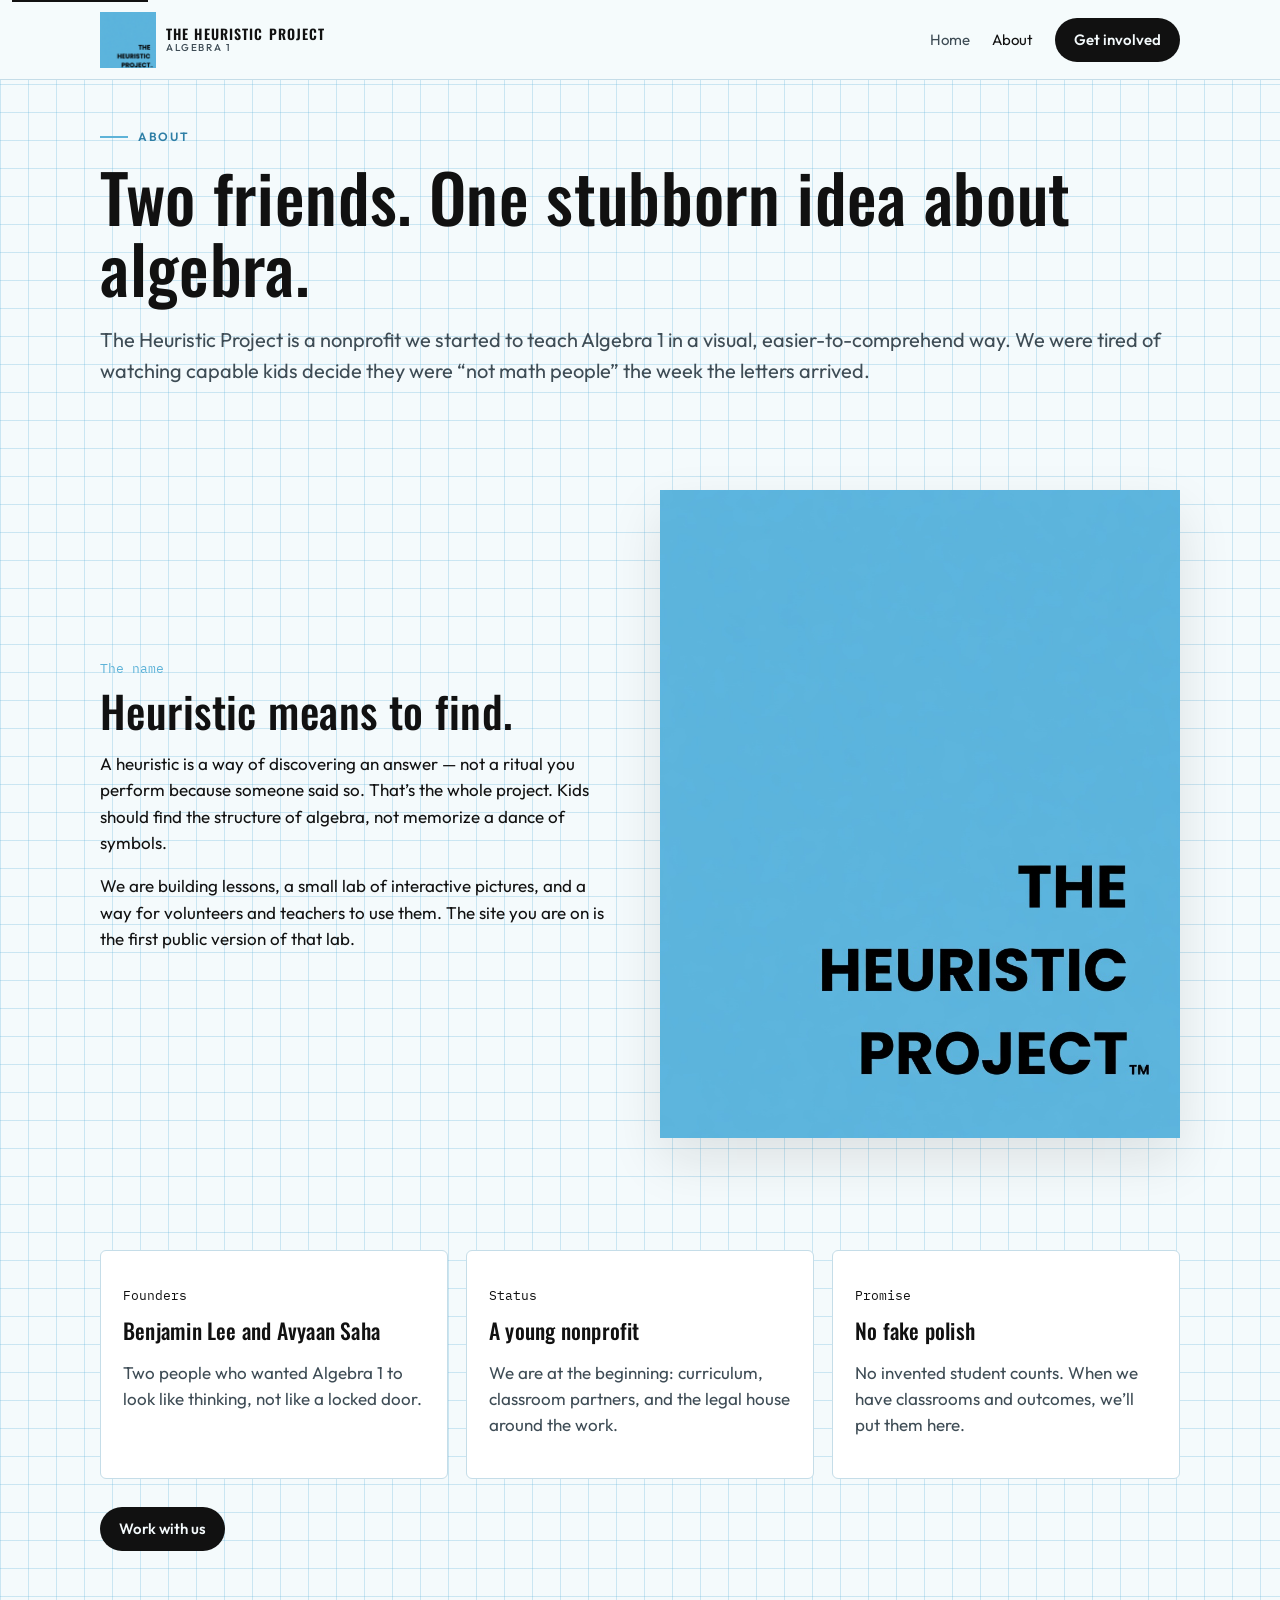
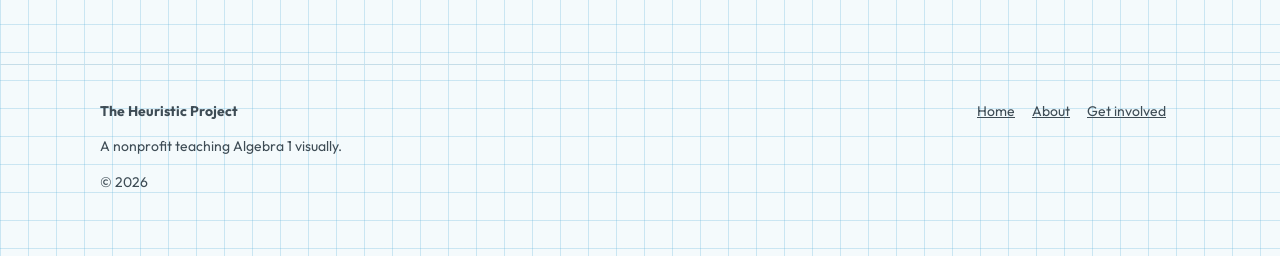
==== about.html @ 97701b6c "Publish the Heuristic Project site. Static Algebra 1 site for the VantaWulf GitHub account." ====
<!DOCTYPE html>
<html lang="en">
  <head>
    <meta charset="utf-8" />
    <meta name="viewport" content="width=device-width, initial-scale=1, viewport-fit=cover" />
    <meta name="theme-color" content="#5eb3d8" />
    <title>About · The Heuristic Project</title>
    <meta name="description" content="The Heuristic Project is a nonprofit started by Benjamin Lee and Avyaan Saha to teach Algebra 1 visually." />
    <link rel="icon" href="assets/favicon.svg" type="image/svg+xml" />
    <link rel="preconnect" href="https://fonts.googleapis.com" />
    <link rel="preconnect" href="https://fonts.gstatic.com" crossorigin />
    <link
      href="https://fonts.googleapis.com/css2?family=IBM+Plex+Mono:wght@400;500&family=Oswald:wght@500;600;700&family=Outfit:wght@400;500;560&display=swap"
      rel="stylesheet"
    />
    <link rel="stylesheet" href="styles.css" />
  </head>
  <body>
    <a class="skip-link" href="#main">Skip to content</a>
    <header class="topbar">
      <div class="wrap">
        <a class="brand" href="index.html">
          <img class="brand-logo" src="assets/logo.jpg" alt="" width="56" height="56" />
          <span class="brand-name"><strong>The Heuristic Project</strong><small>Algebra 1</small></span>
        </a>
        <button class="nav-toggle" type="button" aria-expanded="false" aria-controls="site-nav" aria-label="Menu">
          <svg width="18" height="12" viewBox="0 0 18 12" fill="none" aria-hidden="true">
            <path d="M1 1h16M1 6h16M1 11h16" stroke="#1a211c" stroke-width="1.6" stroke-linecap="round" />
          </svg>
        </button>
        <nav class="nav" id="site-nav">
          <a href="index.html">Home</a>
          <a href="about.html" aria-current="page">About</a>
          <a class="btn primary" href="join.html">Get involved</a>
        </nav>
      </div>
    </header>

    <main id="main">
      <section class="page-hero">
        <div class="wrap">
          <p class="eyebrow">About</p>
          <h1>Two friends. One stubborn idea about algebra.</h1>
          <p class="lede">
            The Heuristic Project is a nonprofit we started to teach Algebra 1 in a visual,
            easier-to-comprehend way. We were tired of watching capable kids decide they were
            “not math people” the week the letters arrived.
          </p>
        </div>
      </section>

      <section class="section">
        <div class="wrap split">
          <div>
            <p class="kicker">The name</p>
            <h2>Heuristic means to find.</h2>
            <p>
              A heuristic is a way of discovering an answer — not a ritual you perform
              because someone said so. That’s the whole project. Kids should find the
              structure of algebra, not memorize a dance of symbols.
            </p>
            <p>
              We are building lessons, a small lab of interactive pictures, and a way for
              volunteers and teachers to use them. The site you are on is the first public
              version of that lab.
            </p>
          </div>
          <img class="photo" src="assets/logo.jpg" alt="The Heuristic Project logo, a powder-blue square with the name stacked in black." />
        </div>
      </section>

      <section class="section tight">
        <div class="wrap">
          <div class="cards">
            <article class="card">
              <p class="num">Founders</p>
              <h3>Benjamin Lee and Avyaan Saha</h3>
              <p>Two people who wanted Algebra 1 to look like thinking, not like a locked door.</p>
            </article>
            <article class="card">
              <p class="num">Status</p>
              <h3>A young nonprofit</h3>
              <p>We are at the beginning: curriculum, classroom partners, and the legal house around the work.</p>
            </article>
            <article class="card">
              <p class="num">Promise</p>
              <h3>No fake polish</h3>
              <p>No invented student counts. When we have classrooms and outcomes, we’ll put them here.</p>
            </article>
          </div>
          <p style="margin-top: 28px">
            <a class="btn primary" href="join.html">Work with us</a>
          </p>
        </div>
      </section>
    </main>

    <footer>
      <div class="wrap foot">
        <div>
          <strong>The Heuristic Project</strong>
          <p>A nonprofit teaching Algebra 1 visually.</p>
          <p>© <span id="year">2026</span></p>
        </div>
        <div>
          <a href="index.html">Home</a>
          <a href="about.html">About</a>
          <a href="join.html">Get involved</a>
        </div>
      </div>
    </footer>
    <script src="app.js"></script>
  </body>
</html>
---- styles.css ----
:root {
  --paper: #f4fafc;
  --paper-2: #dceef6;
  --ink: #111111;
  --ink-soft: #3e4c55;
  --sage: #2f7fa6;
  --sage-2: #24688a;
  --saffron: #5eb3d8;
  --vermillion: #111111;
  --blue: #5eb3d8;
  --line: rgba(94, 179, 216, 0.28);
  --rule: #c5dde8;
  --shadow: 0 22px 50px rgba(17, 17, 17, 0.1);
  --radius: 6px;
  --max: 1120px;
  --nav-h: 80px;
}

*,
*::before,
*::after {
  box-sizing: border-box;
}

html {
  scroll-behavior: smooth;
}

html,
body {
  overflow-x: hidden;
  max-width: 100%;
}

body {
  margin: 0;
  color: var(--ink);
  font-family: Outfit, "Helvetica Neue", sans-serif;
  font-size: 17px;
  line-height: 1.55;
  background-color: var(--paper);
  background-image:
    linear-gradient(var(--line) 1px, transparent 1px),
    linear-gradient(90deg, var(--line) 1px, transparent 1px);
  background-size: 28px 28px;
}

img {
  max-width: 100%;
  display: block;
}

a {
  color: var(--sage);
}

.skip-link {
  position: absolute;
  left: 12px;
  top: -40px;
  background: var(--ink);
  color: var(--paper);
  padding: 8px 12px;
  z-index: 100;
}

.skip-link:focus {
  top: 12px;
}

.wrap {
  width: 100%;
  max-width: var(--max);
  padding-inline: 20px;
  margin-inline: auto;
}

.topbar {
  position: sticky;
  top: 0;
  z-index: 40;
  height: var(--nav-h);
  display: flex;
  align-items: center;
  background: color-mix(in srgb, var(--paper) 88%, white);
  backdrop-filter: blur(14px);
  border-bottom: 1px solid var(--rule);
}

.topbar .wrap {
  display: flex;
  align-items: center;
  justify-content: space-between;
  gap: 16px;
  width: 100%;
  max-width: var(--max);
}

.brand {
  display: flex;
  align-items: center;
  gap: 10px;
  text-decoration: none;
  color: var(--ink);
  font-weight: 560;
  letter-spacing: -0.02em;
}

.brand-logo {
  width: 56px;
  height: 56px;
  border-radius: 0;
  box-shadow: none;
  object-fit: cover;
  background: var(--blue);
}

.brand-name {
  display: flex;
  flex-direction: column;
  line-height: 1.15;
}

.brand-name strong {
  font-family: Oswald, "Arial Narrow", sans-serif;
  font-weight: 600;
  letter-spacing: 0.08em;
  text-transform: uppercase;
  font-size: 14px;
}

.brand-name small {
  font-size: 10px;
  font-weight: 500;
  letter-spacing: 0.16em;
  text-transform: uppercase;
  color: var(--ink-soft);
}

.nav {
  display: flex;
  align-items: center;
  gap: 22px;
}

.nav a {
  text-decoration: none;
  color: var(--ink-soft);
  font-size: 15px;
}

.nav a[aria-current="page"],
.nav a:hover {
  color: var(--ink);
}

.nav a.btn.primary,
.nav a.btn.primary:hover,
.nav a.btn.primary[aria-current="page"] {
  color: var(--paper);
  background: var(--ink);
}

.nav-toggle {
  display: none;
  width: 44px;
  height: 44px;
  border: 1px solid var(--rule);
  background: var(--paper);
  border-radius: 10px;
}

.btn {
  display: inline-flex;
  align-items: center;
  justify-content: center;
  gap: 8px;
  min-height: 44px;
  padding: 0 18px;
  border-radius: 999px;
  border: 1px solid transparent;
  text-decoration: none;
  font: inherit;
  font-size: 15px;
  font-weight: 560;
  cursor: pointer;
}

.btn.primary {
  background: var(--ink);
  color: var(--paper);
}

.btn.primary:hover {
  background: #000;
}

.btn.ghost {
  background: transparent;
  color: var(--ink);
  border-color: var(--rule);
}

.btn.saffron,
.btn.accent {
  background: var(--blue);
  color: var(--ink);
}

.eyebrow {
  display: flex;
  align-items: center;
  gap: 10px;
  font-size: 12px;
  font-weight: 600;
  letter-spacing: 0.14em;
  text-transform: uppercase;
  color: var(--sage);
  margin: 0 0 14px;
  max-width: 40rem;
}

.eyebrow::before {
  content: "";
  width: 28px;
  height: 2px;
  background: var(--saffron);
}

h1,
h2,
h3,
.display {
  font-family: Oswald, "Arial Narrow", sans-serif;
  font-weight: 500;
  letter-spacing: 0.01em;
  line-height: 1.08;
  margin: 0;
  overflow-wrap: break-word;
}

h1 {
  font-size: clamp(2.35rem, 5.2vw, 4.4rem);
}

h2 {
  font-size: clamp(1.8rem, 3.4vw, 2.8rem);
}

h3 {
  font-size: 1.35rem;
}

.lede {
  font-size: clamp(1.05rem, 1.6vw, 1.25rem);
  color: var(--ink-soft);
  max-width: 42rem;
}

h1, h2, h3, p, .lede, .hero-note, .caption {
  max-width: 100%;
  overflow-wrap: break-word;
}

.hero {
  padding: 56px 0 24px;
  background: color-mix(in srgb, var(--blue) 16%, var(--paper));
}

.hero-grid {
  display: grid;
  grid-template-columns: 1.05fr 0.95fr;
  gap: 48px;
  align-items: center;
}

.hero h1 em {
  font-style: normal;
  color: var(--sage);
}

.hero-actions {
  display: flex;
  flex-wrap: wrap;
  gap: 12px;
  margin-top: 28px;
}

.hero-grid > * {
  min-width: 0;
}

.hero-note {
  margin-top: 18px;
  font-size: 14px;
  color: var(--ink-soft);
}

.hero-frame {
  position: relative;
}

.hero-frame img {
  width: 100%;
  max-width: 420px;
  margin-left: auto;
  border-radius: 0;
  box-shadow: var(--shadow);
  aspect-ratio: 1 / 1;
  object-fit: cover;
  background: var(--blue);
}

.hero-chip {
  position: absolute;
  left: 16px;
  bottom: 16px;
  background: color-mix(in srgb, var(--paper) 92%, white);
  border: 1px solid var(--rule);
  border-radius: 14px;
  padding: 10px 12px;
  font-family: "IBM Plex Mono", ui-monospace, monospace;
  font-size: 13px;
}

.stats {
  display: grid;
  grid-template-columns: repeat(3, 1fr);
  gap: 1px;
  background: var(--rule);
  border: 1px solid var(--rule);
  border-radius: var(--radius);
  overflow: hidden;
  margin: 48px 0 8px;
}

.stat {
  background: var(--paper);
  padding: 22px 24px;
}

.stat b {
  display: block;
  font-family: Oswald, "Arial Narrow", sans-serif;
  font-size: 1.7rem;
  font-weight: 500;
}

.stat span {
  color: var(--ink-soft);
  font-size: 14px;
}

.section {
  padding: 72px 0;
}

.section.tight {
  padding: 40px 0 72px;
}

.section-head {
  display: grid;
  grid-template-columns: 1fr 1fr;
  gap: 24px;
  margin-bottom: 36px;
  align-items: end;
}

.kicker {
  font-family: "IBM Plex Mono", ui-monospace, monospace;
  font-size: 13px;
  color: var(--saffron);
  margin: 0 0 8px;
}

.lab {
  background: #fff;
  border: 1px solid var(--rule);
  border-radius: var(--radius);
  box-shadow: var(--shadow);
  overflow: hidden;
  display: grid;
  grid-template-columns: 1.15fr 0.85fr;
}

.lab-canvas-wrap {
  background:
    linear-gradient(var(--line) 1px, transparent 1px),
    linear-gradient(90deg, var(--line) 1px, transparent 1px),
    #fff;
  background-size: 24px 24px;
  min-height: 420px;
  position: relative;
}

#slope-canvas {
  width: 100%;
  height: 420px;
  display: block;
}

.lab-panel {
  padding: 28px;
  border-left: 1px solid var(--rule);
  background: var(--paper);
}

.eq {
  font-family: Oswald, "Arial Narrow", sans-serif;
  font-size: clamp(1.8rem, 3vw, 2.4rem);
  margin: 8px 0 6px;
}

.eq .m { color: var(--blue); }
.eq .b { color: var(--ink); }

.caption {
  color: var(--ink-soft);
  min-height: 3.2em;
}

.control {
  margin: 18px 0;
}

.control label {
  display: flex;
  justify-content: space-between;
  font-size: 14px;
  margin-bottom: 6px;
}

.control input[type="range"] {
  width: 100%;
  accent-color: var(--sage);
}

.presets {
  display: flex;
  flex-wrap: wrap;
  gap: 8px;
  margin-top: 8px;
}

.pill {
  border: 1px solid var(--rule);
  background: #fff;
  border-radius: 999px;
  padding: 8px 12px;
  font: inherit;
  font-size: 13px;
  cursor: pointer;
}

.pill:hover,
.pill[aria-pressed="true"] {
  border-color: var(--ink);
  background: var(--paper-2);
}

.cards {
  display: grid;
  grid-template-columns: repeat(3, 1fr);
  gap: 18px;
}

.card {
  background: #fff;
  border: 1px solid var(--rule);
  border-radius: var(--radius);
  padding: 22px;
}

.card .num {
  font-family: "IBM Plex Mono", ui-monospace, monospace;
  color: var(--vermillion);
  font-size: 13px;
}

.card p {
  color: var(--ink-soft);
}

.split {
  display: grid;
  grid-template-columns: 1fr 1fr;
  gap: 40px;
  align-items: center;
}

.photo {
  border-radius: 0;
  box-shadow: var(--shadow);
  width: 100%;
  object-fit: cover;
}

.units {
  display: grid;
  grid-template-columns: 1fr 1fr;
  gap: 14px;
}

.unit {
  display: grid;
  grid-template-columns: auto 1fr;
  gap: 14px;
  padding: 16px;
  border: 1px solid var(--rule);
  border-radius: var(--radius);
  background: #fff;
  text-decoration: none;
  color: inherit;
}

.unit .mark {
  width: 42px;
  height: 42px;
  border-radius: 0;
  display: grid;
  place-items: center;
  font-family: Oswald, "Arial Narrow", sans-serif;
  background: var(--blue);
  color: var(--ink);
}

.unit p {
  margin: 4px 0 0;
  color: var(--ink-soft);
  font-size: 14px;
}

.balance {
  background: #fff;
  border: 1px solid var(--rule);
  border-radius: var(--radius);
  padding: 24px;
}

.pans {
  display: grid;
  grid-template-columns: 1fr auto 1fr;
  gap: 12px;
  align-items: end;
  min-height: 180px;
}

.pan {
  border-bottom: 4px solid var(--blue);
  padding: 12px 8px 16px;
  display: flex;
  flex-wrap: wrap;
  gap: 6px;
  justify-content: center;
  align-items: end;
}

.equals {
  font-family: Oswald, "Arial Narrow", sans-serif;
  font-size: 2rem;
  padding-bottom: 18px;
}

.tile {
  width: 36px;
  height: 36px;
  border-radius: 8px;
  display: grid;
  place-items: center;
  font-family: "IBM Plex Mono", ui-monospace, monospace;
  font-size: 13px;
  color: #fffdf8;
}

.tile.x { background: var(--ink); width: 52px; }
.tile.one { background: var(--blue); color: var(--ink); }
.tile.out { opacity: 0.25; }

.steps {
  display: flex;
  flex-wrap: wrap;
  gap: 8px;
  margin-top: 18px;
}

.form {
  display: grid;
  gap: 14px;
  max-width: 560px;
}

.field {
  display: grid;
  gap: 6px;
}

.field span {
  font-size: 14px;
  font-weight: 560;
}

input,
select,
textarea {
  font: inherit;
  padding: 12px 14px;
  border-radius: 12px;
  border: 1px solid var(--rule);
  background: #fff;
  color: var(--ink);
}

textarea {
  min-height: 140px;
  resize: vertical;
}

.form-status {
  min-height: 1.4em;
  color: var(--sage);
}

.page-hero {
  padding: 48px 0 12px;
}

footer {
  border-top: 1px solid var(--rule);
  padding: 36px 0 48px;
  margin-top: 24px;
  color: var(--ink-soft);
  font-size: 14px;
}

.foot {
  display: flex;
  justify-content: space-between;
  gap: 24px;
  flex-wrap: wrap;
}

.foot a {
  color: inherit;
  margin-right: 14px;
}

@media (max-width: 420px) {
  .brand-name small {
    display: none;
  }
}

@media (max-width: 880px) {
  h1 {
    font-size: clamp(2.05rem, 6vw, 2.8rem);
  }

  .hero-grid,
  .lab,
  .section-head,
  .split {
    display: flex;
    flex-direction: column;
    gap: 28px;
  }

  .hero-grid > *,
  .split > *,
  .lab > *,
  .cards > *,
  .units > *,
  .stats > * {
    width: 100%;
    max-width: 100%;
    min-width: 0;
  }

  .cards,
  .units,
  .stats {
    grid-template-columns: 1fr;
  }

  .lab-panel {
    border-left: 0;
    border-top: 1px solid var(--rule);
  }

  .nav-toggle {
    display: grid;
    place-items: center;
  }

  .nav {
    display: none;
    position: absolute;
    top: var(--nav-h);
    left: 0;
    right: 0;
    flex-direction: column;
    align-items: stretch;
    gap: 0;
    background: var(--paper);
    border-bottom: 1px solid var(--rule);
    padding: 8px 20px 18px;
  }

  .nav.open {
    display: flex;
  }

  .nav a,
  .nav .btn {
    padding: 12px 0;
  }

  .nav a.btn.primary {
    justify-content: center;
    margin-top: 8px;
  }

  .hero-actions {
    flex-direction: column;
    align-items: stretch;
  }

  .hero-actions .btn {
    width: 100%;
    flex: none;
  }

  .topbar {
    position: sticky;
  }
}

@media (prefers-reduced-motion: reduce) {
  html { scroll-behavior: auto; }
}
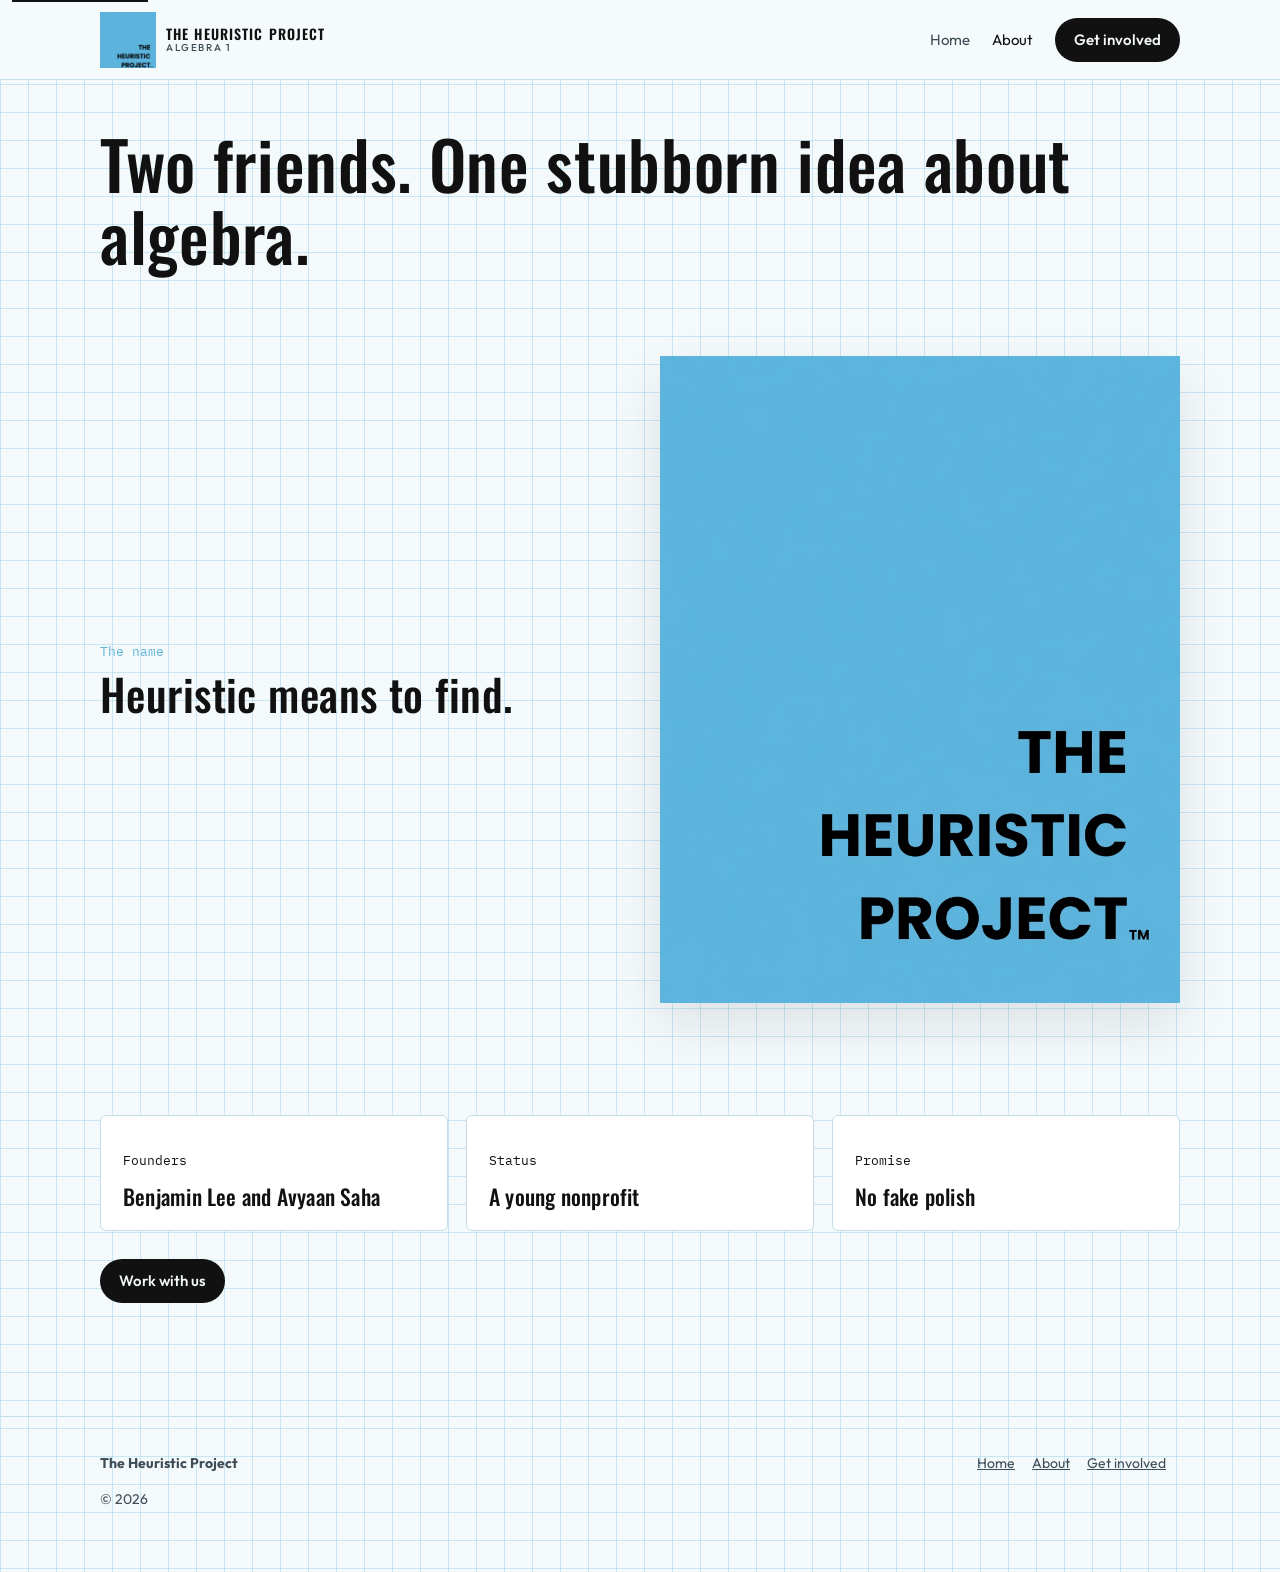
==== commit f88dfc53: "Cut the explanatory copy from every page. Keep the headlines, navigation, and labs, and drop the par" ====
--- a/about.html
+++ b/about.html
@@ -39,13 +39,7 @@
     <main id="main">
       <section class="page-hero">
         <div class="wrap">
-          <p class="eyebrow">About</p>
           <h1>Two friends. One stubborn idea about algebra.</h1>
-          <p class="lede">
-            The Heuristic Project is a nonprofit we started to teach Algebra 1 in a visual,
-            easier-to-comprehend way. We were tired of watching capable kids decide they were
-            “not math people” the week the letters arrived.
-          </p>
         </div>
       </section>
 
@@ -54,16 +48,6 @@
           <div>
             <p class="kicker">The name</p>
             <h2>Heuristic means to find.</h2>
-            <p>
-              A heuristic is a way of discovering an answer — not a ritual you perform
-              because someone said so. That’s the whole project. Kids should find the
-              structure of algebra, not memorize a dance of symbols.
-            </p>
-            <p>
-              We are building lessons, a small lab of interactive pictures, and a way for
-              volunteers and teachers to use them. The site you are on is the first public
-              version of that lab.
-            </p>
           </div>
           <img class="photo" src="assets/logo.jpg" alt="The Heuristic Project logo, a powder-blue square with the name stacked in black." />
         </div>
@@ -75,17 +59,14 @@
             <article class="card">
               <p class="num">Founders</p>
               <h3>Benjamin Lee and Avyaan Saha</h3>
-              <p>Two people who wanted Algebra 1 to look like thinking, not like a locked door.</p>
             </article>
             <article class="card">
               <p class="num">Status</p>
               <h3>A young nonprofit</h3>
-              <p>We are at the beginning: curriculum, classroom partners, and the legal house around the work.</p>
             </article>
             <article class="card">
               <p class="num">Promise</p>
               <h3>No fake polish</h3>
-              <p>No invented student counts. When we have classrooms and outcomes, we’ll put them here.</p>
             </article>
           </div>
           <p style="margin-top: 28px">
@@ -99,7 +80,6 @@
       <div class="wrap foot">
         <div>
           <strong>The Heuristic Project</strong>
-          <p>A nonprofit teaching Algebra 1 visually.</p>
           <p>© <span id="year">2026</span></p>
         </div>
         <div>
--- a/styles.css
+++ b/styles.css
@@ -360,11 +360,7 @@
 }
 
 .section-head {
-  display: grid;
-  grid-template-columns: 1fr 1fr;
-  gap: 24px;
   margin-bottom: 36px;
-  align-items: end;
 }
 
 .kicker {
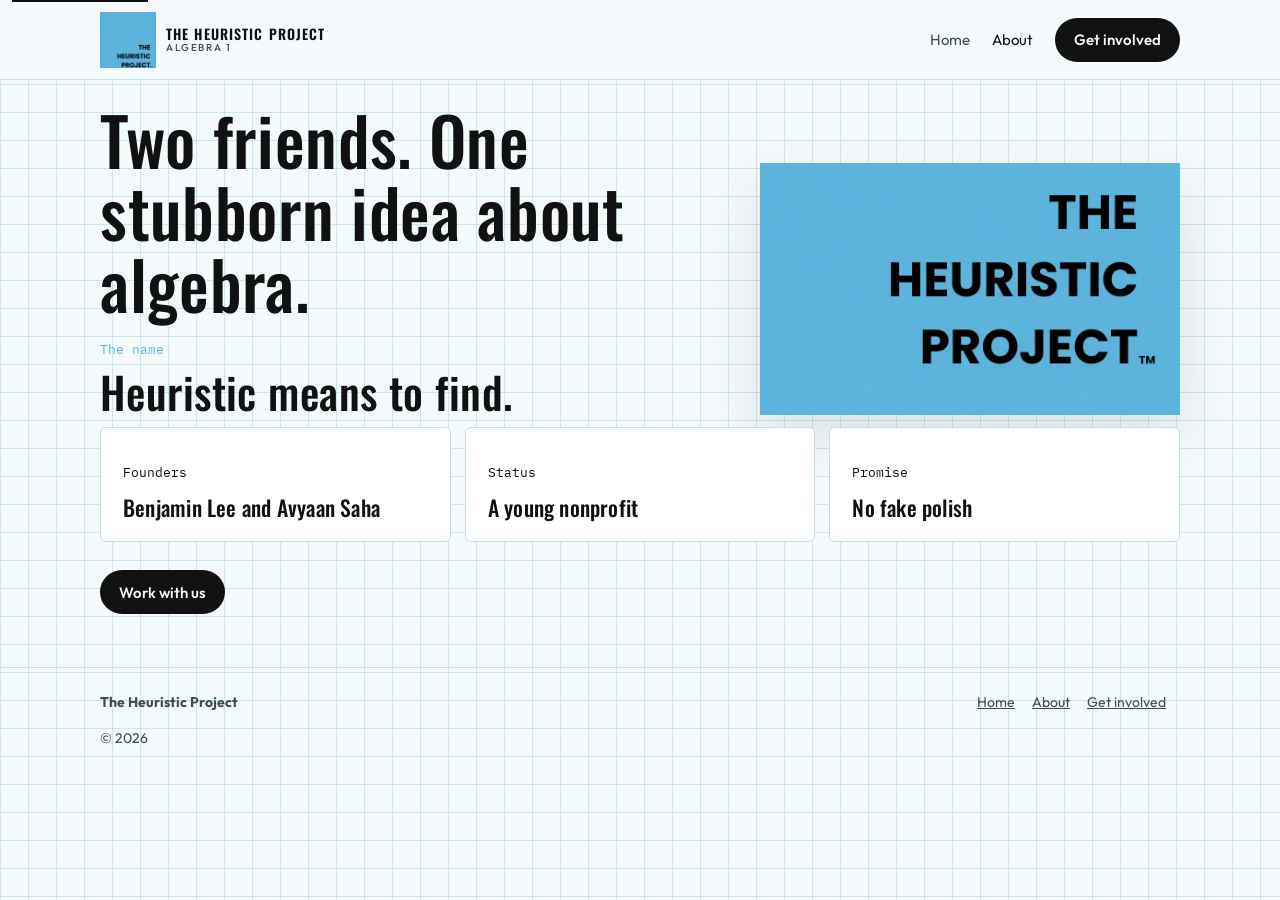
==== commit d9e87aed: "Tighten the page layout around the logo. Crop the tall blue logo to the wordmark and drop the empty " ====
--- a/about.html
+++ b/about.html
@@ -38,14 +38,9 @@
 
     <main id="main">
       <section class="page-hero">
-        <div class="wrap">
-          <h1>Two friends. One stubborn idea about algebra.</h1>
-        </div>
-      </section>
-
-      <section class="section">
-        <div class="wrap split">
+        <div class="wrap split about-intro">
           <div>
+            <h1>Two friends. One stubborn idea about algebra.</h1>
             <p class="kicker">The name</p>
             <h2>Heuristic means to find.</h2>
           </div>
--- a/styles.css
+++ b/styles.css
@@ -263,7 +263,7 @@
 }
 
 .hero {
-  padding: 56px 0 24px;
+  padding: 28px 0 8px;
   background: color-mix(in srgb, var(--blue) 16%, var(--paper));
 }
 
@@ -302,12 +302,13 @@
 
 .hero-frame img {
   width: 100%;
-  max-width: 420px;
+  max-width: 360px;
   margin-left: auto;
   border-radius: 0;
   box-shadow: var(--shadow);
-  aspect-ratio: 1 / 1;
+  aspect-ratio: 5 / 3;
   object-fit: cover;
+  object-position: right bottom;
   background: var(--blue);
 }
 
@@ -331,7 +332,7 @@
   border: 1px solid var(--rule);
   border-radius: var(--radius);
   overflow: hidden;
-  margin: 48px 0 8px;
+  margin: 20px 0 0;
 }
 
 .stat {
@@ -352,15 +353,15 @@
 }
 
 .section {
-  padding: 72px 0;
+  padding: 28px 0;
 }
 
 .section.tight {
-  padding: 40px 0 72px;
+  padding: 8px 0 28px;
 }
 
 .section-head {
-  margin-bottom: 36px;
+  margin-bottom: 16px;
 }
 
 .kicker {
@@ -386,13 +387,13 @@
     linear-gradient(90deg, var(--line) 1px, transparent 1px),
     #fff;
   background-size: 24px 24px;
-  min-height: 420px;
+  min-height: 0;
   position: relative;
 }
 
 #slope-canvas {
   width: 100%;
-  height: 420px;
+  height: 360px;
   display: block;
 }
 
@@ -458,7 +459,11 @@
 .cards {
   display: grid;
   grid-template-columns: repeat(3, 1fr);
-  gap: 18px;
+  gap: 14px;
+}
+
+.cards.stack {
+  grid-template-columns: 1fr;
 }
 
 .card {
@@ -481,15 +486,27 @@
 .split {
   display: grid;
   grid-template-columns: 1fr 1fr;
-  gap: 40px;
-  align-items: center;
+  gap: 28px;
+  align-items: start;
+}
+
+.about-intro {
+  align-items: end;
+}
+
+.about-intro .kicker {
+  margin-top: 20px;
 }
 
 .photo {
+  width: min(100%, 420px);
+  aspect-ratio: 5 / 3;
+  object-fit: cover;
+  object-position: right bottom;
+  margin-left: auto;
   border-radius: 0;
   box-shadow: var(--shadow);
-  width: 100%;
-  object-fit: cover;
+  background: var(--blue);
 }
 
 .units {
@@ -618,13 +635,13 @@
 }
 
 .page-hero {
-  padding: 48px 0 12px;
+  padding: 24px 0 4px;
 }
 
 footer {
   border-top: 1px solid var(--rule);
-  padding: 36px 0 48px;
-  margin-top: 24px;
+  padding: 24px 0 32px;
+  margin-top: 8px;
   color: var(--ink-soft);
   font-size: 14px;
 }
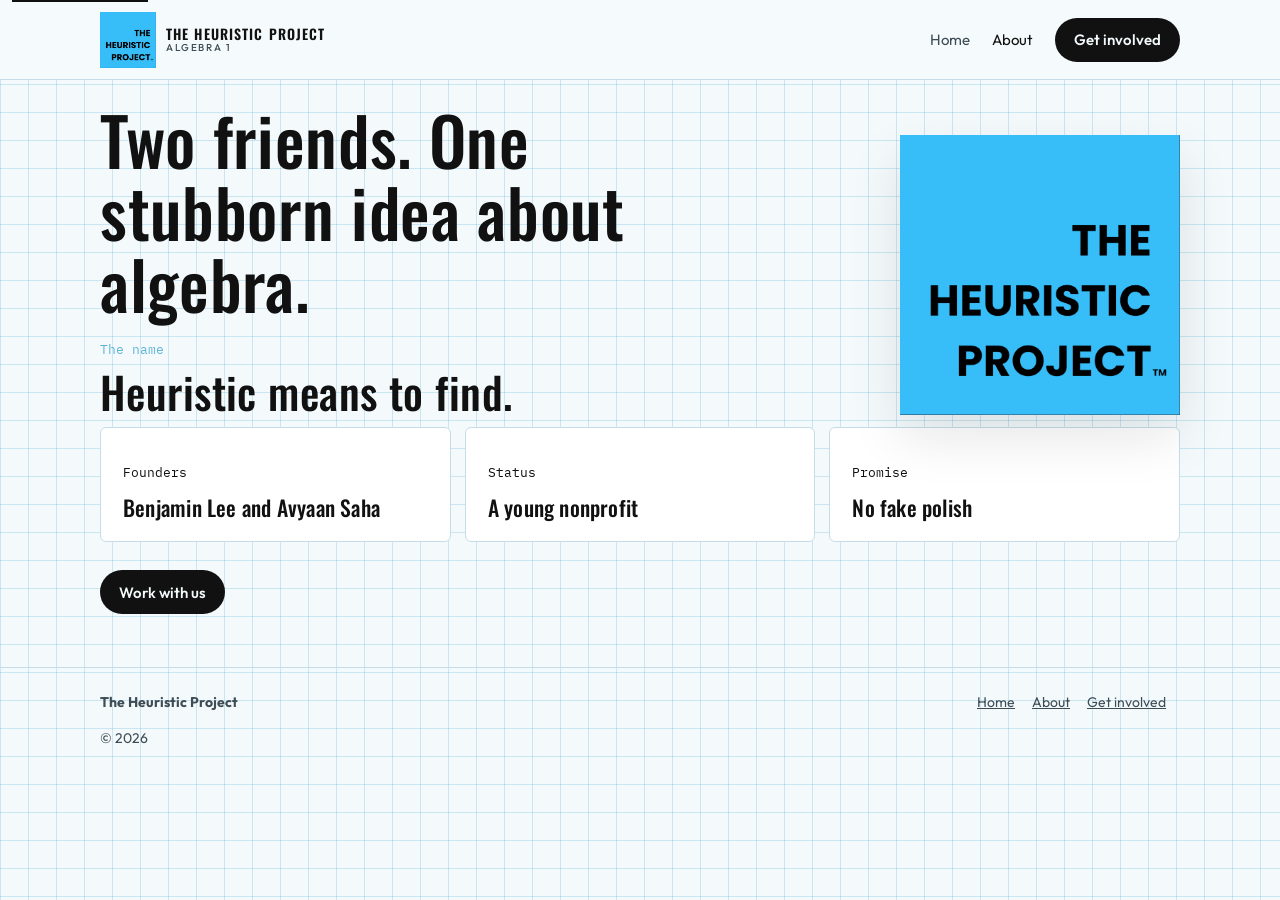
==== commit 9bcb833d: "Use the square Heuristic Project logo as given. Show the full mark instead of a crop, on the header " ====
--- a/about.html
+++ b/about.html
@@ -20,7 +20,7 @@
     <header class="topbar">
       <div class="wrap">
         <a class="brand" href="index.html">
-          <img class="brand-logo" src="assets/logo.jpg" alt="" width="56" height="56" />
+          <img class="brand-logo" src="assets/logo.png" alt="" width="56" height="56" />
           <span class="brand-name"><strong>The Heuristic Project</strong><small>Algebra 1</small></span>
         </a>
         <button class="nav-toggle" type="button" aria-expanded="false" aria-controls="site-nav" aria-label="Menu">
@@ -44,7 +44,9 @@
             <p class="kicker">The name</p>
             <h2>Heuristic means to find.</h2>
           </div>
-          <img class="photo" src="assets/logo.jpg" alt="The Heuristic Project logo, a powder-blue square with the name stacked in black." />
+          <div class="logo-frame">
+            <img class="photo" src="assets/logo.png" alt="The Heuristic Project logo, a powder-blue square with the name stacked in black." />
+          </div>
         </div>
       </section>
 
--- a/styles.css
+++ b/styles.css
@@ -111,7 +111,7 @@
   height: 56px;
   border-radius: 0;
   box-shadow: none;
-  object-fit: cover;
+  object-fit: contain;
   background: var(--blue);
 }
 
@@ -296,20 +296,27 @@
   color: var(--ink-soft);
 }
 
-.hero-frame {
+.hero-frame,
+.logo-frame {
   position: relative;
-}
-
-.hero-frame img {
+  width: min(100%, 280px);
+  max-width: 100%;
+  margin-left: auto;
+  aspect-ratio: 1 / 1;
+  min-width: 0;
+}
+
+.hero-frame img,
+.logo-frame img {
+  position: absolute;
+  inset: 0;
   width: 100%;
-  max-width: 360px;
-  margin-left: auto;
+  height: 100%;
+  object-fit: contain;
   border-radius: 0;
   box-shadow: var(--shadow);
-  aspect-ratio: 5 / 3;
-  object-fit: cover;
-  object-position: right bottom;
   background: var(--blue);
+  display: block;
 }
 
 .hero-chip {
@@ -499,13 +506,7 @@
 }
 
 .photo {
-  width: min(100%, 420px);
-  aspect-ratio: 5 / 3;
-  object-fit: cover;
-  object-position: right bottom;
-  margin-left: auto;
   border-radius: 0;
-  box-shadow: var(--shadow);
   background: var(--blue);
 }
 
@@ -666,7 +667,10 @@
 
 @media (max-width: 880px) {
   h1 {
-    font-size: clamp(2.05rem, 6vw, 2.8rem);
+    font-size: 1.5rem;
+    width: 320px;
+    max-width: 320px;
+    overflow-wrap: anywhere;
   }
 
   .hero-grid,
@@ -675,11 +679,17 @@
   .split {
     display: flex;
     flex-direction: column;
-    gap: 28px;
-  }
-
-  .hero-grid > *,
-  .split > *,
+    gap: 20px;
+    min-width: 0;
+    max-width: 100%;
+  }
+
+  .about-intro {
+    align-items: stretch;
+  }
+
+  .hero-grid > *:not(.hero-frame),
+  .split > *:not(.logo-frame),
   .lab > *,
   .cards > *,
   .units > *,
@@ -687,6 +697,15 @@
     width: 100%;
     max-width: 100%;
     min-width: 0;
+  }
+
+  .hero-grid > .hero-frame,
+  .about-intro > .logo-frame {
+    width: min(260px, calc(100vw - 48px));
+    max-width: min(260px, calc(100vw - 48px));
+    flex: 0 0 auto;
+    margin-left: 0;
+    margin-right: auto;
   }
 
   .cards,
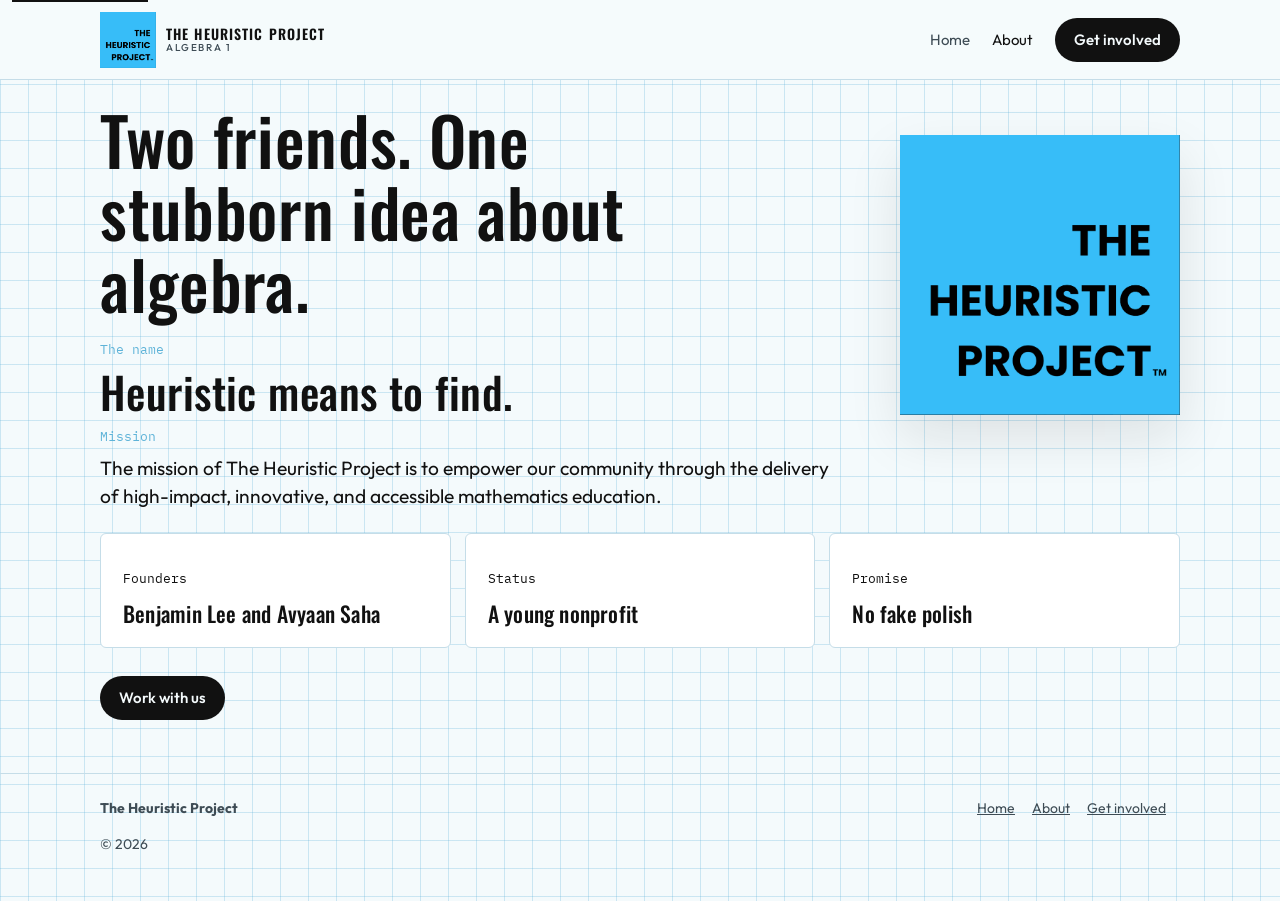
==== commit 7a7304ae: "Add the mission statement and send notes to Gmail. The About page states the mission, and the Get in" ====
--- a/about.html
+++ b/about.html
@@ -52,6 +52,8 @@
 
       <section class="section tight">
         <div class="wrap">
+          <p class="kicker">Mission</p>
+          <p class="mission">The mission of The Heuristic Project is to empower our community through the delivery of high-impact, innovative, and accessible mathematics education.</p>
           <div class="cards">
             <article class="card">
               <p class="num">Founders</p>
--- a/styles.css
+++ b/styles.css
@@ -505,6 +505,13 @@
   margin-top: 20px;
 }
 
+.mission {
+  margin: 0 0 22px;
+  max-width: 46rem;
+  font-size: 1.2rem;
+  line-height: 1.45;
+}
+
 .photo {
   border-radius: 0;
   background: var(--blue);
